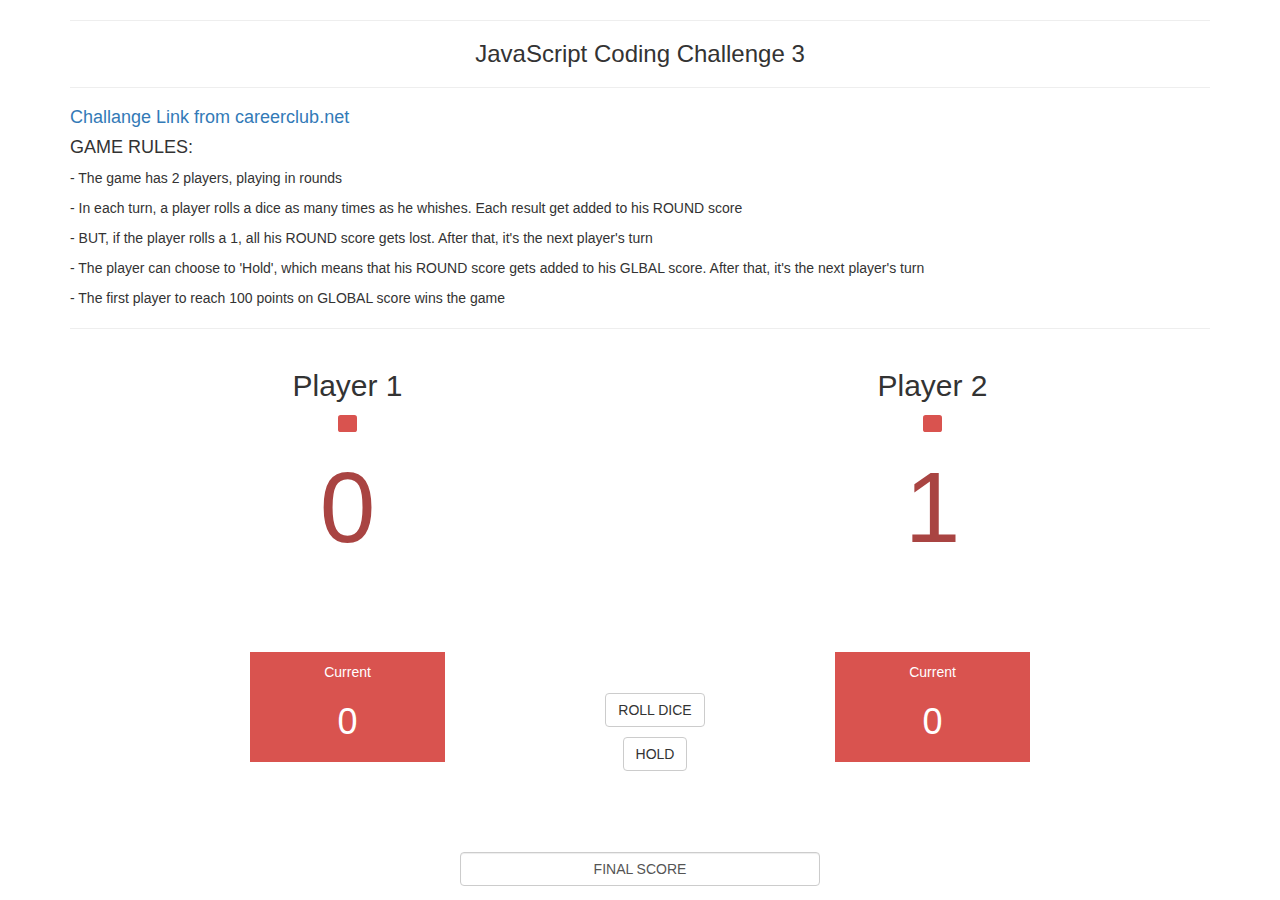
==== javaScript_coding_challenge_3/index.html @ 45977f44 "game / javascript 3rd challange on going" ====
<!DOCTYPE html>
<html>

<head>
    <meta charset="utf-8" />
    <meta http-equiv="X-UA-Compatible" content="IE=edge">
    <title>Careerclub | JavaScript Coding Challenge 3</title>
    <meta name="viewport" content="width=device-width, initial-scale=1">
    <link rel="stylesheet" href="https://maxcdn.bootstrapcdn.com/bootstrap/3.3.7/css/bootstrap.min.css" integrity="sha384-BVYiiSIFeK1dGmJRAkycuHAHRg32OmUcww7on3RYdg4Va+PmSTsz/K68vbdEjh4u"
        crossorigin="anonymous">
    <style>
        
        .big-text {
            font-size: 100px;
        }

        .current-score{
            background: #d9534f;
            color: #fff;
            padding: 10px;
        }
        .current-row{
            margin-top:80px !important;
            padding-bottom:80px;
        }
        .final-score{
            cursor: progress !important;
        }
        .absolute{
            position: absolute;
            width: 100%;
            height: auto;
            bottom: 115px;
        }
        
        .relative{
            position: relative;
        }
    </style>
</head>

<body>

    <div class="container">
        <div class="row">
            <div class="col-md-12">
                <hr>
                <h3 class="text-center">JavaScript Coding Challenge 3</h3>
                <hr>
                <h4>
                    <a href="https://careerclub.net/index.php/challenge/8/JavaScript%2BCoding%2BChallenge%2B3"> Challange Link from careerclub.net</a>
                </h4>
                <h4>GAME RULES:</h4>
                <p>- The game has 2 players, playing in rounds</p>
                <p>- In each turn, a player rolls a dice as many times as he whishes. Each result get added to his ROUND score</p>
                <p>- BUT, if the player rolls a 1, all his ROUND score gets lost. After that, it's the next player's turn</p>
                <p>- The player can choose to 'Hold', which means that his ROUND score gets added to his GLBAL score. After
                    that, it's the next player's turn</p>
                <p>- The first player to reach 100 points on GLOBAL score wins the game</p>
                <hr>
                <div class="row relative">
                    <div class="col-md-6 text-center player1">
                        <div class="row">
                            <h2>Player 1 </h2>
                            <span class="label label-danger">&nbsp;&nbsp;</span>
                            <h1 class="big-text text-danger">0</h1>
                        </div>
                        <div class="row current-row">
                            <div class="current-score col-md-4 col-md-offset-4">
                                <p>Current</p>
                                <h1>0</h1>
                            </div>
                        </div>
                    </div>
                    <div class="col-md-6 text-center player2">
                        <div class="row">
                            <h2>Player 2</h2>
                            <span class="label label-danger">&nbsp;&nbsp;</span>
                            <h1 class="big-text text-danger">1</h1>
                        </div>
                        <div class="row current-row">
                                <div class="current-score col-md-4 col-md-offset-4">
                                    <p>Current</p>
                                    <h1>0</h1>
                                </div>
                            </div>
                    </div>
                </div>

                <div class="absolute text-center">
                    <p><button class="btn btn-default">ROLL DICE</button></p>
                    <p><button class="btn btn-default">HOLD</button></p>
                </div>

                <div class="row text-center">
                    <div class="col-md-4 col-md-offset-4">
                        <h4 class="form-control">FINAL SCORE</h4>
                    </div>
                </div>
            </div>
        </div>
    </div>


    <script>

       

    </script>
</body>

</html>
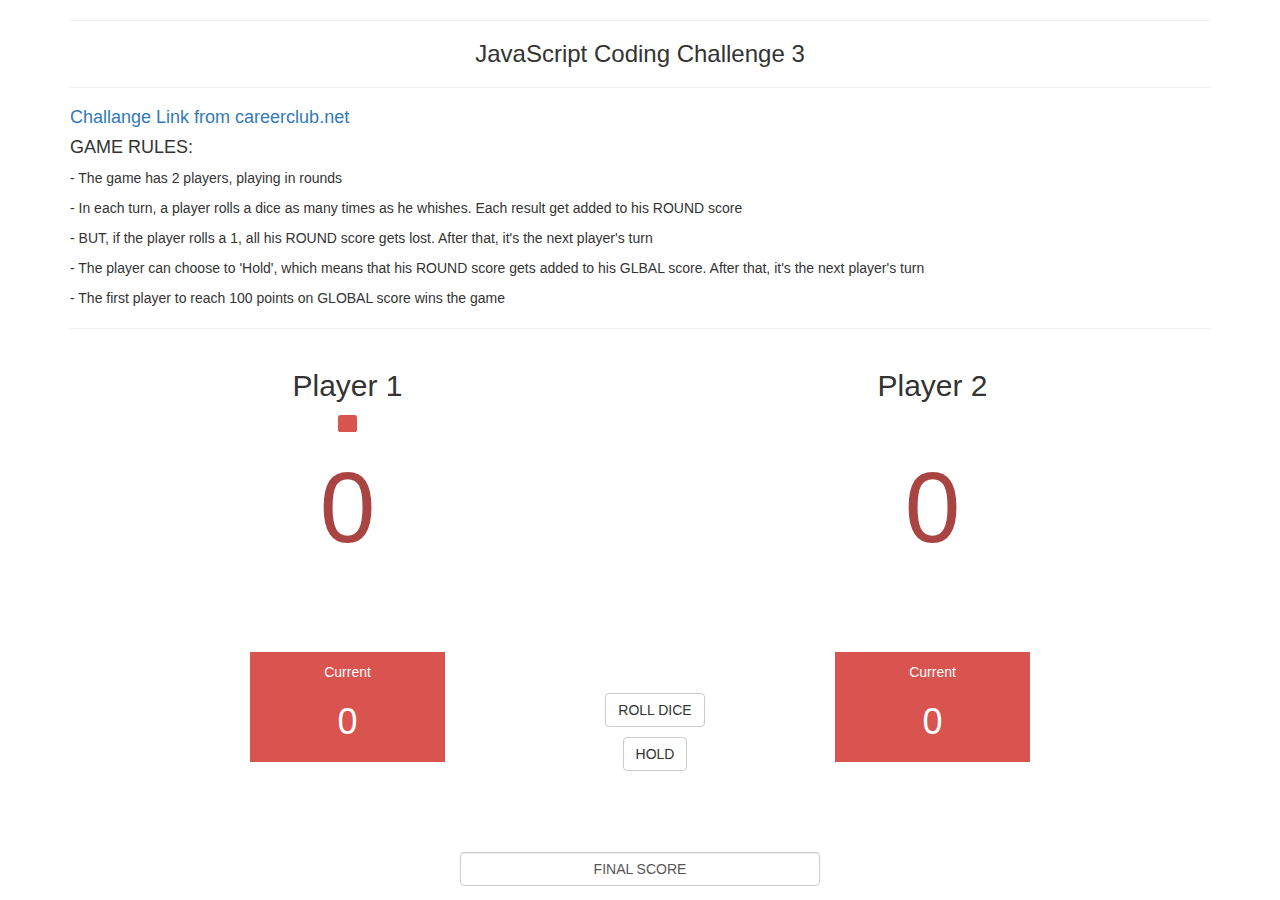
==== commit 626263e0: "JavaScript Coding Challenge 3" ====
--- a/javaScript_coding_challenge_3/index.html
+++ b/javaScript_coding_challenge_3/index.html
@@ -32,9 +32,14 @@
             height: auto;
             bottom: 115px;
         }
-        
         .relative{
             position: relative;
+        }
+        .win{
+            background: #881512 !important;
+            color: #fff !important;
+            font-size: 18px;
+            font-weight: bold;
         }
     </style>
 </head>
@@ -62,39 +67,39 @@
                     <div class="col-md-6 text-center player1">
                         <div class="row">
                             <h2>Player 1 </h2>
-                            <span class="label label-danger">&nbsp;&nbsp;</span>
-                            <h1 class="big-text text-danger">0</h1>
+                            <span id="player1-active" class="label">&nbsp;&nbsp;</span>
+                            <h1 id="player1-global-score" class="big-text text-danger"></h1>
                         </div>
                         <div class="row current-row">
                             <div class="current-score col-md-4 col-md-offset-4">
                                 <p>Current</p>
-                                <h1>0</h1>
+                                <h1 id="player1-round-score"></h1>
                             </div>
                         </div>
                     </div>
                     <div class="col-md-6 text-center player2">
                         <div class="row">
                             <h2>Player 2</h2>
-                            <span class="label label-danger">&nbsp;&nbsp;</span>
-                            <h1 class="big-text text-danger">1</h1>
+                            <span id="player2-active" class="label">&nbsp;&nbsp;</span>
+                            <h1 id="player2-global-score" class="big-text text-danger"></h1>
                         </div>
                         <div class="row current-row">
                                 <div class="current-score col-md-4 col-md-offset-4">
                                     <p>Current</p>
-                                    <h1>0</h1>
+                                    <h1 id="player2-round-score" ></h1>
                                 </div>
                             </div>
                     </div>
                 </div>
 
                 <div class="absolute text-center">
-                    <p><button class="btn btn-default">ROLL DICE</button></p>
-                    <p><button class="btn btn-default">HOLD</button></p>
+                    <p><button id="roll-dice" class="btn btn-default">ROLL DICE</button></p>
+                    <p><button id="hold" class="btn btn-default">HOLD</button></p>
                 </div>
 
                 <div class="row text-center">
                     <div class="col-md-4 col-md-offset-4">
-                        <h4 class="form-control">FINAL SCORE</h4>
+                        <h4 id="final-score" class="form-control">FINAL SCORE</h4>
                     </div>
                 </div>
             </div>
@@ -104,7 +109,141 @@
 
     <script>
 
-       
+        var player1 = {};
+        player1.roundScore = 0;
+        player1.globalScore = 0;
+        player1.active = false;
+
+        var player2 = {};
+        player2.roundScore = 0;
+        player2.globalScore = 0;
+        player1.active = true;
+
+        
+        function getRandomInt(min, max) {
+            min = Math.ceil(min);
+            max = Math.floor(max);
+            return Math.floor(Math.random() * (max - min)) + min;
+        }
+
+        function switchPlayer(){
+            if(player1.active){
+
+                document.getElementById('player1-active').classList.add("label-danger");
+                document.getElementById('player2-active').classList.remove("label-danger");
+            }else{
+
+                document.getElementById('player2-active').classList.add("label-danger");
+                document.getElementById('player1-active').classList.remove("label-danger");
+                
+            }
+        }
+
+        function showHtmlElement(){
+
+            document.getElementById('player1-round-score').innerHTML = player1.roundScore;
+            document.getElementById('player2-round-score').innerHTML = player2.roundScore;
+
+            document.getElementById('player1-global-score').innerHTML = player1.globalScore;
+            document.getElementById('player2-global-score').innerHTML = player2.globalScore;
+        }
+
+        function gameReset(){
+            player1.roundScore = 0;
+            player1.globalScore = 0;
+            player1.active = false;
+            player2.roundScore = 0;
+            player2.globalScore = 0;
+            player1.active = true;
+        }
+
+        function checkWinner(){
+
+            if(player1.globalScore > 100){
+
+                document.querySelector("h4#final-score").classList.add("win");
+                document.querySelector("h4#final-score").innerHTML = 'Player 1 is won !'
+                gameReset();
+            }
+
+            if(player2.globalScore > 100){
+            
+                document.querySelector("h4#final-score").classList.add("win");
+                document.querySelector("h4#final-score").innerHTML = 'Player 2 is won !';
+                gameReset();
+                
+            }
+
+        }
+
+
+        function rollTheDice(){
+
+            if(player1.active){
+
+                player1.roundScore = getRandomInt(1, 6);
+
+                if(player1.roundScore !== 1){
+
+                    
+                    player1.globalScore = player1.globalScore + player1.roundScore 
+                }else{
+
+                    player1.globalScore = 0
+                    player1.active = false;
+                    player2.active = true;
+
+                    switchPlayer();
+                }
+
+            }else{
+
+                player2.roundScore = getRandomInt(1, 6);
+
+                if(player2.roundScore !== 1){
+
+                    
+                    player2.globalScore = player2.globalScore + player2.roundScore 
+                }else{
+
+                    player2.globalScore = 0
+                    player2.active = false;
+                    player1.active = true;
+
+                    switchPlayer();
+                }
+                
+            }
+            
+            showHtmlElement();
+            checkWinner();
+
+        }
+
+        function holdAndSwitch(){
+
+            if(player1.active){
+
+                player1.active = false;
+                player2.active = true;
+                
+            }else{
+
+                player2.active = false;
+                player1.active = true;
+            }
+
+            switchPlayer();
+
+        }
+
+        showHtmlElement();
+        switchPlayer();
+
+        document.querySelector("button#roll-dice").addEventListener("click", rollTheDice, false);
+
+        document.querySelector("button#hold").addEventListener("click", holdAndSwitch, false);
+        
 
     </script>
 </body>
